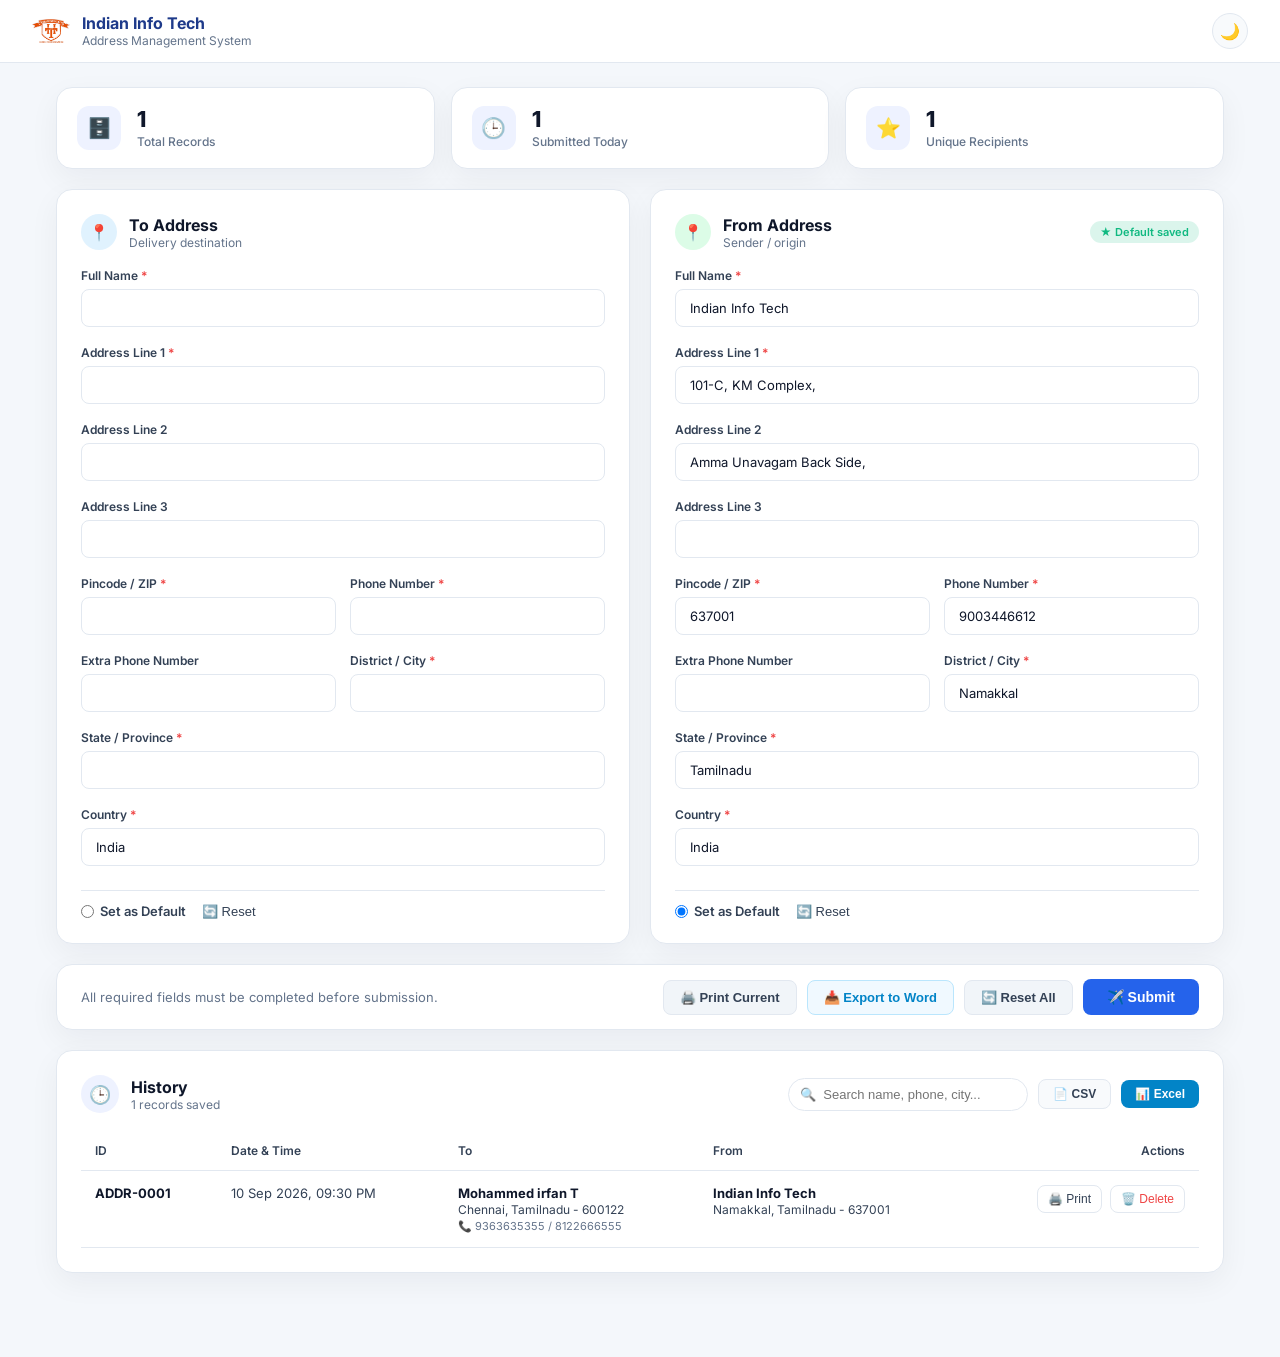
==== address.html @ 7b7d9706 "Enhance Address Management UI, landscape print label layout, and global theme system" ====
<!DOCTYPE html>
<html lang="en">
<head>
<meta charset="UTF-8">
<meta name="viewport" content="width=device-width, initial-scale=1.0">
<title>Indian Info Tech — Address Management System</title>
<meta name="description" content="Address Management System for Indian Info Tech. Courier & Shipping Label Generator.">
<link rel="preconnect" href="https://fonts.googleapis.com">
<link href="https://fonts.googleapis.com/css2?family=Inter:wght@300;400;500;600;700;800&display=swap" rel="stylesheet">
<style>
  :root {
    --bg: #091322;
    --surface: rgba(15, 27, 46, 0.75);
    --surface-secondary: #0d1b2e;
    --border: rgba(255, 255, 255, 0.1);
    --border-focus: #3b82f6;
    --text-primary: #f8fafc;
    --text-secondary: #cbd5e1;
    --text-muted: #64748b;
    --primary-blue: #3b82f6;
    --primary-blue-hover: #2563eb;
    --primary-btn: #2563eb;
    --primary-btn-hover: #1d4ed8;
    --green-badge-bg: rgba(16, 185, 129, 0.15);
    --green-badge-text: #10b981;
    --card-shadow: 0 16px 40px rgba(0, 0, 0, 0.35);
    --radius: 16px;
    --radius-sm: 8px;
  }

  /* Light mode override */
  body:not(.dark-mode) {
    --bg: #f4f7fb;
    --surface: #ffffff;
    --surface-secondary: #f8fafc;
    --border: #e2e8f0;
    --text-primary: #0f172a;
    --text-secondary: #334155;
    --text-muted: #64748b;
    --card-shadow: 0 10px 30px rgba(15, 23, 42, 0.05);
  }

  * { box-sizing: border-box; margin: 0; padding: 0; }

  body {
    font-family: 'Inter', -apple-system, BlinkMacSystemFont, sans-serif;
    background-color: var(--bg);
    color: var(--text-primary);
    min-height: 100vh;
    padding-bottom: 60px;
  }

  /* Header Navbar */
  .navbar {
    background: var(--surface);
    border-bottom: 1px solid var(--border);
    padding: 12px 32px;
    display: flex;
    align-items: center;
    justify-content: space-between;
    position: sticky;
    top: 0;
    z-index: 100;
  }

  .nav-brand {
    display: flex;
    align-items: center;
    gap: 12px;
    text-decoration: none;
  }

  .nav-logo {
    width: 38px;
    height: 38px;
    object-fit: contain;
  }

  .nav-title {
    font-size: 16px;
    font-weight: 700;
    color: #1e3a8a;
    line-height: 1.2;
  }
  body.dark-mode .nav-title { color: #60a5fa; }

  .nav-subtitle {
    font-size: 12px;
    color: var(--text-muted);
    font-weight: 400;
  }

  .theme-toggle-btn {
    background: var(--surface-secondary);
    border: 1px solid var(--border);
    width: 36px;
    height: 36px;
    border-radius: 50%;
    display: flex;
    align-items: center;
    justify-content: center;
    cursor: pointer;
    color: var(--text-secondary);
    font-size: 16px;
    transition: all 0.2s;
  }
  .theme-toggle-btn:hover { background: var(--border); }

  /* Page Layout Container */
  .main-container {
    max-width: 1200px;
    margin: 24px auto;
    padding: 0 16px;
    display: flex;
    flex-direction: column;
    gap: 20px;
  }

  /* Metric Stat Cards */
  .metrics-grid {
    display: grid;
    grid-template-columns: repeat(3, 1fr);
    gap: 16px;
  }

  .metric-card {
    background: var(--surface);
    border: 1px solid var(--border);
    border-radius: var(--radius);
    padding: 18px 20px;
    display: flex;
    align-items: center;
    gap: 16px;
    box-shadow: var(--card-shadow);
  }

  .metric-icon-box {
    width: 44px;
    height: 44px;
    border-radius: 12px;
    background: #eef2ff;
    color: #3b82f6;
    display: flex;
    align-items: center;
    justify-content: center;
    font-size: 20px;
  }

  .metric-val {
    font-size: 22px;
    font-weight: 800;
    line-height: 1;
    color: var(--text-primary);
  }

  .metric-label {
    font-size: 12px;
    color: var(--text-muted);
    margin-top: 4px;
    font-weight: 500;
  }

  /* Two Column Forms Area */
  .forms-grid {
    display: grid;
    grid-template-columns: 1fr 1fr;
    gap: 20px;
  }

  .address-panel {
    background: var(--surface);
    border: 1px solid var(--border);
    border-radius: var(--radius);
    padding: 24px;
    box-shadow: var(--card-shadow);
    display: flex;
    flex-direction: column;
    gap: 18px;
  }

  .panel-header {
    display: flex;
    align-items: center;
    justify-content: space-between;
  }

  .panel-header-left {
    display: flex;
    align-items: center;
    gap: 12px;
  }

  .panel-icon {
    width: 36px;
    height: 36px;
    border-radius: 50%;
    display: flex;
    align-items: center;
    justify-content: center;
    font-size: 16px;
  }
  .to-icon { background: #e0f2fe; color: #0284c7; }
  .from-icon { background: #dcfce7; color: #15803d; }

  .panel-title {
    font-size: 16px;
    font-weight: 700;
    color: var(--text-primary);
  }

  .panel-sub {
    font-size: 12px;
    color: var(--text-muted);
  }

  .default-saved-badge {
    background: var(--green-badge-bg);
    color: var(--green-badge-text);
    padding: 4px 10px;
    border-radius: 999px;
    font-size: 11px;
    font-weight: 600;
    display: flex;
    align-items: center;
    gap: 4px;
  }

  /* Input Elements */
  .field-group {
    display: flex;
    flex-direction: column;
    gap: 6px;
  }

  .field-row {
    display: grid;
    grid-template-columns: 1fr 1fr;
    gap: 14px;
  }

  .field-label {
    font-size: 12px;
    font-weight: 600;
    color: var(--text-secondary);
  }
  .required-star { color: #ef4444; }

  .custom-input {
    width: 100%;
    padding: 10px 14px;
    border: 1px solid var(--border);
    border-radius: var(--radius-sm);
    background: var(--surface);
    color: var(--text-primary);
    font-family: inherit;
    font-size: 13px;
    outline: none;
    transition: border-color 0.2s, box-shadow 0.2s;
  }

  .custom-input:focus {
    border-color: var(--border-focus);
    box-shadow: 0 0 0 3px rgba(59, 130, 246, 0.15);
  }

  .panel-footer-actions {
    display: flex;
    align-items: center;
    gap: 16px;
    padding-top: 12px;
    border-top: 1px solid var(--border);
    margin-top: 6px;
  }

  .radio-option {
    display: flex;
    align-items: center;
    gap: 6px;
    font-size: 13px;
    font-weight: 600;
    color: var(--text-secondary);
    cursor: pointer;
  }

  .reset-link {
    display: flex;
    align-items: center;
    gap: 4px;
    font-size: 13px;
    color: var(--text-secondary);
    background: none;
    border: none;
    cursor: pointer;
    font-weight: 500;
  }
  .reset-link:hover { color: var(--text-primary); }

  /* Submit & Action Bar */
  .action-bar-card {
    background: var(--surface);
    border: 1px solid var(--border);
    border-radius: var(--radius);
    padding: 14px 24px;
    display: flex;
    align-items: center;
    justify-content: space-between;
    box-shadow: var(--card-shadow);
  }

  .action-bar-note {
    font-size: 13px;
    color: var(--text-muted);
  }

  .action-bar-btns {
    display: flex;
    align-items: center;
    gap: 10px;
  }

  .btn-outline {
    background: #f1f5f9;
    border: 1px solid var(--border);
    color: #334155;
    padding: 9px 16px;
    border-radius: var(--radius-sm);
    font-size: 13px;
    font-weight: 600;
    cursor: pointer;
    display: flex;
    align-items: center;
    gap: 6px;
    transition: background 0.2s;
  }
  body.dark-mode .btn-outline { background: #334155; color: #f8fafc; }
  .btn-outline:hover { background: #e2e8f0; }

  .btn-outline-blue {
    background: #f0f9ff;
    border: 1px solid #bae6fd;
    color: #0284c7;
    padding: 9px 16px;
    border-radius: var(--radius-sm);
    font-size: 13px;
    font-weight: 600;
    cursor: pointer;
    display: flex;
    align-items: center;
    gap: 6px;
  }
  .btn-outline-blue:hover { background: #e0f2fe; }

  .btn-submit-main {
    background: var(--primary-btn);
    color: #ffffff;
    border: none;
    padding: 10px 24px;
    border-radius: var(--radius-sm);
    font-size: 14px;
    font-weight: 600;
    cursor: pointer;
    display: flex;
    align-items: center;
    gap: 8px;
    transition: background 0.2s;
  }
  .btn-submit-main:hover { background: var(--primary-btn-hover); }

  /* History Table Section */
  .history-section {
    background: var(--surface);
    border: 1px solid var(--border);
    border-radius: var(--radius);
    padding: 24px;
    box-shadow: var(--card-shadow);
  }

  .history-header {
    display: flex;
    align-items: center;
    justify-content: space-between;
    margin-bottom: 18px;
    flex-wrap: wrap;
    gap: 12px;
  }

  .history-title-wrap {
    display: flex;
    align-items: center;
    gap: 12px;
  }

  .history-icon-box {
    width: 38px;
    height: 38px;
    border-radius: 50%;
    background: #eef2ff;
    color: #3b82f6;
    display: flex;
    align-items: center;
    justify-content: center;
    font-size: 18px;
  }

  .history-title {
    font-size: 16px;
    font-weight: 700;
  }

  .history-count-sub {
    font-size: 12px;
    color: var(--text-muted);
  }

  .history-controls {
    display: flex;
    align-items: center;
    gap: 10px;
  }

  .search-input-wrap {
    position: relative;
    width: 240px;
  }

  .search-input-wrap input {
    width: 100%;
    padding: 8px 12px 8px 34px;
    border: 1px solid var(--border);
    border-radius: 999px;
    font-size: 13px;
    background: var(--surface);
    color: var(--text-primary);
    outline: none;
  }

  .search-input-wrap .search-icon {
    position: absolute;
    left: 12px;
    top: 50%;
    transform: translateY(-50%);
    color: var(--text-muted);
    font-size: 13px;
  }

  .btn-export {
    padding: 7px 14px;
    border-radius: var(--radius-sm);
    font-size: 12px;
    font-weight: 600;
    cursor: pointer;
    display: flex;
    align-items: center;
    gap: 4px;
    border: 1px solid var(--border);
    background: var(--surface-secondary);
    color: var(--text-secondary);
  }
  .btn-export-excel { background: #0284c7; color: white; border: none; }

  /* Data Table */
  .table-responsive {
    width: 100%;
    overflow-x: auto;
  }

  .data-table {
    width: 100%;
    border-collapse: collapse;
    text-align: left;
    font-size: 13px;
  }

  .data-table th {
    padding: 12px 14px;
    border-bottom: 1px solid var(--border);
    color: var(--text-secondary);
    font-weight: 600;
    font-size: 12px;
  }

  .data-table td {
    padding: 14px;
    border-bottom: 1px solid var(--border);
    color: var(--text-primary);
    vertical-align: top;
  }

  .data-table tr:hover td {
    background: var(--surface-secondary);
  }

  .table-actions {
    display: flex;
    align-items: center;
    gap: 8px;
  }

  .btn-icon-action {
    background: transparent;
    border: 1px solid var(--border);
    padding: 6px 10px;
    border-radius: var(--radius-sm);
    cursor: pointer;
    font-size: 12px;
    color: var(--text-secondary);
    display: flex;
    align-items: center;
    gap: 4px;
  }
  .btn-icon-action:hover { background: var(--border); }

  /* ── PRINT VIEW AREA ── */
  .print-view-overlay {
    display: none;
    position: fixed;
    top: 0; left: 0; width: 100vw; height: 100vh;
    background: #f1f5f9;
    z-index: 1000;
    flex-direction: column;
    overflow-y: auto;
  }

  .print-view-header {
    background: #ffffff;
    border-bottom: 1px solid #e2e8f0;
    padding: 12px 24px;
    display: flex;
    align-items: center;
    justify-content: space-between;
    gap: 16px;
    flex-wrap: wrap;
    position: sticky;
    top: 0;
    z-index: 10;
  }

  .print-controls {
    display: flex;
    align-items: center;
    gap: 12px;
    flex-wrap: wrap;
  }

  .control-select, .control-input {
    padding: 6px 10px;
    border: 1px solid #cbd5e1;
    border-radius: 6px;
    font-size: 13px;
    outline: none;
  }

  .print-notice {
    font-size: 12px;
    color: #64748b;
    padding: 8px 24px;
  }

  .print-canvas-area {
    flex: 1;
    display: flex;
    justify-content: center;
    align-items: flex-start;
    padding: 24px;
  }

  /* Printable Box - Dynamic Content-Focused Fit */
  .shipping-label-card {
    background: #ffffff;
    border: 2px solid #000000;
    border-radius: 12px;
    width: fit-content;
    min-width: 360px;
    max-width: 440px;
    padding: 24px 28px;
    box-shadow: 0 4px 12px rgba(0,0,0,0.05);
    display: flex;
    flex-direction: column;
    justify-content: flex-start;
    gap: 20px;
    color: #000000;
    font-family: Arial, sans-serif;
  }

  /* Side-by-Side Landscape View for TO / FROM addresses */
  .shipping-label-card.layout-landscape {
    max-width: 820px !important;
    width: fit-content !important;
    min-height: auto !important;
    flex-direction: row !important;
    align-items: flex-start !important;
    gap: 36px !important;
    padding: 28px 36px !important;
  }

  .shipping-label-card.layout-landscape .label-section {
    flex: 1;
    display: flex;
    flex-direction: column;
    justify-content: flex-start;
  }

  .shipping-label-card.layout-landscape .label-divider {
    border-top: none !important;
    border-left: 2px dashed #000000 !important;
    margin: 0 !important;
    width: 1px !important;
    align-self: stretch !important;
  }

  .label-section {
    display: flex;
    flex-direction: column;
    gap: 6px;
  }

  .label-header-tag {
    font-size: 16px;
    font-weight: 800;
    text-transform: uppercase;
    margin-bottom: 2px;
    letter-spacing: 0.5px;
  }

  .label-person-name {
    font-size: 17px;
    font-weight: 700;
    color: #000000;
  }

  .label-text {
    font-size: 14px;
    line-height: 1.45;
    color: #111111;
  }

  .label-divider {
    border-top: 2px dashed #000000;
    margin: 14px 0;
  }

  /* Toast Notification */
  .toast-msg {
    position: fixed;
    bottom: 24px;
    right: 24px;
    background: #0f172a;
    color: #ffffff;
    padding: 12px 20px;
    border-radius: 8px;
    font-size: 13px;
    font-weight: 500;
    box-shadow: 0 10px 25px rgba(0,0,0,0.2);
    z-index: 9999;
    display: none;
  }

  @media print {
    body * { visibility: hidden; }
    .print-view-overlay, .print-view-overlay * { visibility: visible; }
    .print-view-overlay { position: absolute; left: 0; top: 0; width: 100%; height: auto; background: none; }
    .print-view-header, .print-notice { display: none !important; }
    .shipping-label-card { box-shadow: none; border-color: #000000; }
  }
</style>
</head>
<body>

<!-- ── HEADER NAVBAR ── -->
<header class="navbar">
  <a href="admin.html" class="nav-brand">
    <img src="logo.png" alt="Logo" class="nav-logo" onerror="this.style.display='none'">
    <div>
      <div class="nav-title">Indian Info Tech</div>
      <div class="nav-subtitle">Address Management System</div>
    </div>
  </a>

  <button class="theme-toggle-btn" id="themeBtn" onclick="toggleTheme()" title="Toggle Dark/Light Mode">🌙</button>
</header>

<!-- ── MAIN CONTENT AREA ── -->
<main class="main-container" id="mainDashboard">

  <!-- Metric Stat Cards -->
  <section class="metrics-grid">
    <div class="metric-card">
      <div class="metric-icon-box">🗄️</div>
      <div>
        <div class="metric-val" id="totalRecordsVal">0</div>
        <div class="metric-label">Total Records</div>
      </div>
    </div>

    <div class="metric-card">
      <div class="metric-icon-box">🕒</div>
      <div>
        <div class="metric-val" id="submittedTodayVal">0</div>
        <div class="metric-label">Submitted Today</div>
      </div>
    </div>

    <div class="metric-card">
      <div class="metric-icon-box">⭐</div>
      <div>
        <div class="metric-val" id="uniqueRecipientsVal">0</div>
        <div class="metric-label">Unique Recipients</div>
      </div>
    </div>
  </section>

  <!-- Two Column Address Forms -->
  <section class="forms-grid">
    
    <!-- LEFT: TO ADDRESS -->
    <div class="address-panel">
      <div class="panel-header">
        <div class="panel-header-left">
          <div class="panel-icon to-icon">📍</div>
          <div>
            <div class="panel-title">To Address</div>
            <div class="panel-sub">Delivery destination</div>
          </div>
        </div>
      </div>

      <div class="field-group">
        <label class="field-label">Full Name <span class="required-star">*</span></label>
        <input type="text" id="toName" class="custom-input" placeholder="">
      </div>

      <div class="field-group">
        <label class="field-label">Address Line 1 <span class="required-star">*</span></label>
        <input type="text" id="toLine1" class="custom-input" placeholder="">
      </div>

      <div class="field-group">
        <label class="field-label">Address Line 2</label>
        <input type="text" id="toLine2" class="custom-input" placeholder="">
      </div>

      <div class="field-group">
        <label class="field-label">Address Line 3</label>
        <input type="text" id="toLine3" class="custom-input" placeholder="">
      </div>

      <div class="field-row">
        <div class="field-group">
          <label class="field-label">Pincode / ZIP <span class="required-star">*</span></label>
          <input type="text" id="toPincode" class="custom-input" placeholder="">
        </div>
        <div class="field-group">
          <label class="field-label">Phone Number <span class="required-star">*</span></label>
          <input type="text" id="toPhone" class="custom-input" placeholder="">
        </div>
      </div>

      <div class="field-row">
        <div class="field-group">
          <label class="field-label">Extra Phone Number</label>
          <input type="text" id="toExtraPhone" class="custom-input" placeholder="">
        </div>
        <div class="field-group">
          <label class="field-label">District / City <span class="required-star">*</span></label>
          <input type="text" id="toCity" class="custom-input" placeholder="">
        </div>
      </div>

      <div class="field-group">
        <label class="field-label">State / Province <span class="required-star">*</span></label>
        <input type="text" id="toState" class="custom-input" placeholder="">
      </div>

      <div class="field-group">
        <label class="field-label">Country <span class="required-star">*</span></label>
        <input type="text" id="toCountry" class="custom-input" value="India">
      </div>

      <div class="panel-footer-actions">
        <label class="radio-option">
          <input type="radio" name="toDefault" id="toSetDefault"> Set as Default
        </label>
        <button class="reset-link" onclick="resetToForm()">🔄 Reset</button>
      </div>
    </div>

    <!-- RIGHT: FROM ADDRESS -->
    <div class="address-panel">
      <div class="panel-header">
        <div class="panel-header-left">
          <div class="panel-icon from-icon">📍</div>
          <div>
            <div class="panel-title">From Address</div>
            <div class="panel-sub">Sender / origin</div>
          </div>
        </div>
        <span class="default-saved-badge">★ Default saved</span>
      </div>

      <div class="field-group">
        <label class="field-label">Full Name <span class="required-star">*</span></label>
        <input type="text" id="fromName" class="custom-input" value="Indian Info Tech">
      </div>

      <div class="field-group">
        <label class="field-label">Address Line 1 <span class="required-star">*</span></label>
        <input type="text" id="fromLine1" class="custom-input" value="101-C, KM Complex,">
      </div>

      <div class="field-group">
        <label class="field-label">Address Line 2</label>
        <input type="text" id="fromLine2" class="custom-input" value="Amma Unavagam Back Side,">
      </div>

      <div class="field-group">
        <label class="field-label">Address Line 3</label>
        <input type="text" id="fromLine3" class="custom-input" placeholder="">
      </div>

      <div class="field-row">
        <div class="field-group">
          <label class="field-label">Pincode / ZIP <span class="required-star">*</span></label>
          <input type="text" id="fromPincode" class="custom-input" value="637001">
        </div>
        <div class="field-group">
          <label class="field-label">Phone Number <span class="required-star">*</span></label>
          <input type="text" id="fromPhone" class="custom-input" value="9003446612">
        </div>
      </div>

      <div class="field-row">
        <div class="field-group">
          <label class="field-label">Extra Phone Number</label>
          <input type="text" id="fromExtraPhone" class="custom-input" placeholder="">
        </div>
        <div class="field-group">
          <label class="field-label">District / City <span class="required-star">*</span></label>
          <input type="text" id="fromCity" class="custom-input" value="Namakkal">
        </div>
      </div>

      <div class="field-group">
        <label class="field-label">State / Province <span class="required-star">*</span></label>
        <input type="text" id="fromState" class="custom-input" value="Tamilnadu">
      </div>

      <div class="field-group">
        <label class="field-label">Country <span class="required-star">*</span></label>
        <input type="text" id="fromCountry" class="custom-input" value="India">
      </div>

      <div class="panel-footer-actions">
        <label class="radio-option">
          <input type="radio" name="fromDefault" id="fromSetDefault" checked> Set as Default
        </label>
        <button class="reset-link" onclick="resetFromForm()">🔄 Reset</button>
      </div>
    </div>

  </section>

  <!-- Action Bar -->
  <section class="action-bar-card">
    <div class="action-bar-note">All required fields must be completed before submission.</div>

    <div class="action-bar-btns">
      <button class="btn-outline" onclick="openPrintPreview()">🖨️ Print Current</button>
      <button class="btn-outline-blue" onclick="exportToWord()">📥 Export to Word</button>
      <button class="btn-outline" onclick="resetAllForms()">🔄 Reset All</button>
      <button class="btn-submit-main" onclick="submitAddressPair()">✈️ Submit</button>
    </div>
  </section>

  <!-- History Section -->
  <section class="history-section">
    <div class="history-header">
      <div class="history-title-wrap">
        <div class="history-icon-box">🕒</div>
        <div>
          <div class="history-title">History</div>
          <div class="history-count-sub"><span id="savedRecordsCount">0</span> records saved</div>
        </div>
      </div>

      <div class="history-controls">
        <div class="search-input-wrap">
          <span class="search-icon">🔍</span>
          <input type="text" id="tableSearch" placeholder="Search name, phone, city..." oninput="renderHistoryTable()">
        </div>

        <button class="btn-export" onclick="exportHistoryCSV()">📄 CSV</button>
        <button class="btn-export btn-export-excel" onclick="exportHistoryCSV()">📊 Excel</button>
      </div>
    </div>

    <div class="table-responsive">
      <table class="data-table">
        <thead>
          <tr>
            <th>ID</th>
            <th>Date & Time</th>
            <th>To</th>
            <th>From</th>
            <th style="text-align: right;">Actions</th>
          </tr>
        </thead>
        <tbody id="historyTbody">
          <!-- Populated via JS -->
        </tbody>
      </table>
    </div>
  </section>

</main>

<!-- ── PRINT PREVIEW OVERLAY (Screenshot 3 Layout) ── -->
<div class="print-view-overlay" id="printPreviewOverlay">
  <div class="print-view-header">
    <div class="print-controls">
      <select id="printPageSize" class="control-select" onchange="applyPrintStyles()">
        <option value="A5">A5 Size</option>
        <option value="A4">A4 Size</option>
      </select>

      <select id="printOrientation" class="control-select" onchange="applyPrintStyles()">
        <option value="portrait">Portrait</option>
        <option value="landscape">Landscape</option>
      </select>

      <label style="font-size:13px; color:#475569;">Print Language:</label>
      <select id="printLang" class="control-select">
        <option value="en">English (To / From)</option>
        <option value="ta">Tamil</option>
      </select>

      <label style="font-size:13px; color:#475569;">Border Width:</label>
      <input type="number" id="printBorderWidth" class="control-input" value="2" style="width: 50px;" onchange="applyPrintStyles()"> <span style="font-size:12px; color:#64748b;">px</span>

      <label style="font-size:13px; color:#475569;">Border Style:</label>
      <select id="printBorderStyle" class="control-select" onchange="applyPrintStyles()">
        <option value="solid">Solid</option>
        <option value="dashed">Dashed</option>
      </select>

      <label style="font-size:13px; color:#475569;">Font Size Adjust:</label>
      <input type="number" id="printFontSize" class="control-input" value="0" style="width: 50px;" onchange="applyPrintStyles()"> <span style="font-size:12px; color:#64748b;">px</span>
    </div>

    <div style="display: flex; gap: 8px;">
      <button class="btn-outline" onclick="closePrintPreview()">Back</button>
      <button class="btn-submit-main" onclick="window.print()">Print</button>
    </div>
  </div>

  <div class="print-notice">Click on any text below to edit it before printing.</div>

  <div class="print-canvas-area">
    <div class="shipping-label-card" id="printableCard" contenteditable="true">
      <!-- TO SECTION -->
      <div class="label-section">
        <div class="label-header-tag">TO:</div>
        <div class="label-person-name" id="printToName">Mohammed irfan T</div>
        <div class="label-text" id="printToAddress">
          No 27 veera anjaneyar street Mangadu<br>
          Chennai, Tamilnadu
        </div>
        <div class="label-text" id="printToPin">PIN: 600122</div>
        <div class="label-text" id="printToCountry">India</div>
        <div class="label-text" id="printToPhone" style="margin-top: 6px;">Phone: 9363635355 / 8122666555</div>
      </div>

      <!-- DASHED SEPARATOR -->
      <div class="label-divider"></div>

      <!-- FROM SECTION -->
      <div class="label-section">
        <div class="label-header-tag">FROM:</div>
        <div class="label-person-name" id="printFromName">Indian Info Tech</div>
        <div class="label-text" id="printFromAddress">
          101-C, KM Complex,<br>
          Amma Unavagam Back Side,<br>
          Namakkal, Tamilnadu
        </div>
        <div class="label-text" id="printFromPin">PIN: 637001</div>
        <div class="label-text" id="printFromCountry">India</div>
        <div class="label-text" id="printFromPhone" style="margin-top: 6px;">Phone: 9003446612</div>
      </div>
    </div>
  </div>
</div>

<!-- TOAST -->
<div class="toast-msg" id="toastMsg">Action completed</div>

<script>
  let historyRecords = [];

  document.addEventListener('DOMContentLoaded', () => {
    loadSavedHistory();
  });

  function toggleTheme() {
    document.body.classList.toggle('dark-mode');
    const isDark = document.body.classList.contains('dark-mode');
    document.getElementById('themeBtn').textContent = isDark ? '☀️' : '🌙';
  }

  function resetToForm() {
    document.getElementById('toName').value = '';
    document.getElementById('toLine1').value = '';
    document.getElementById('toLine2').value = '';
    document.getElementById('toLine3').value = '';
    document.getElementById('toPincode').value = '';
    document.getElementById('toPhone').value = '';
    document.getElementById('toExtraPhone').value = '';
    document.getElementById('toCity').value = '';
    document.getElementById('toState').value = '';
    document.getElementById('toCountry').value = 'India';
    showToast('To Address form reset.');
  }

  function resetFromForm() {
    document.getElementById('fromName').value = 'Indian Info Tech';
    document.getElementById('fromLine1').value = '101-C, KM Complex,';
    document.getElementById('fromLine2').value = 'Amma Unavagam Back Side,';
    document.getElementById('fromLine3').value = '';
    document.getElementById('fromPincode').value = '637001';
    document.getElementById('fromPhone').value = '9003446612';
    document.getElementById('fromExtraPhone').value = '';
    document.getElementById('fromCity').value = 'Namakkal';
    document.getElementById('fromState').value = 'Tamilnadu';
    document.getElementById('fromCountry').value = 'India';
    showToast('From Address form reset to default.');
  }

  function resetAllForms() {
    resetToForm();
    resetFromForm();
  }

  function submitAddressPair() {
    const toName = document.getElementById('toName').value.trim();
    const toLine1 = document.getElementById('toLine1').value.trim();
    const toCity = document.getElementById('toCity').value.trim();
    const toPincode = document.getElementById('toPincode').value.trim();
    const toPhone = document.getElementById('toPhone').value.trim();

    if (!toName || !toLine1 || !toCity || !toPincode || !toPhone) {
      alert('Please fill all required (*) fields in the To Address section before submitting.');
      return;
    }

    const newRecord = {
      id: 'ADDR-' + String(historyRecords.length + 1).padStart(4, '0'),
      dateTime: new Date().toLocaleString('en-IN', { dateStyle: 'medium', timeStyle: 'short' }),
      to: {
        name: toName,
        line1: toLine1,
        line2: document.getElementById('toLine2').value.trim(),
        line3: document.getElementById('toLine3').value.trim(),
        pincode: toPincode,
        phone: toPhone,
        extraPhone: document.getElementById('toExtraPhone').value.trim(),
        city: toCity,
        state: document.getElementById('toState').value.trim(),
        country: document.getElementById('toCountry').value.trim()
      },
      from: {
        name: document.getElementById('fromName').value.trim(),
        line1: document.getElementById('fromLine1').value.trim(),
        line2: document.getElementById('fromLine2').value.trim(),
        line3: document.getElementById('fromLine3').value.trim(),
        pincode: document.getElementById('fromPincode').value.trim(),
        phone: document.getElementById('fromPhone').value.trim(),
        extraPhone: document.getElementById('fromExtraPhone').value.trim(),
        city: document.getElementById('fromCity').value.trim(),
        state: document.getElementById('fromState').value.trim(),
        country: document.getElementById('fromCountry').value.trim()
      }
    };

    historyRecords.unshift(newRecord);
    saveHistoryToStorage();
    renderHistoryTable();
    updateMetrics();
    showToast('Address record saved successfully!');

    // Automatically trigger Print Preview with submitted data
    populatePrintData(newRecord);
    openPrintPreview();
  }

  function loadSavedHistory() {
    const local = localStorage.getItem('iit_address_history');
    if (local) {
      try { historyRecords = JSON.parse(local); } catch(e) { historyRecords = []; }
    }
    
    // Default mock data matching image 1 & 3 if empty
    if (historyRecords.length === 0) {
      historyRecords = [
        {
          id: 'ADDR-0001',
          dateTime: '10 Sep 2026, 09:30 PM',
          to: {
            name: 'Mohammed irfan T',
            line1: 'No 27 veera anjaneyar street',
            line2: 'Mangadu',
            line3: '',
            pincode: '600122',
            phone: '9363635355',
            extraPhone: '8122666555',
            city: 'Chennai',
            state: 'Tamilnadu',
            country: 'India'
          },
          from: {
            name: 'Indian Info Tech',
            line1: '101-C, KM Complex,',
            line2: 'Amma Unavagam Back Side,',
            line3: '',
            pincode: '637001',
            phone: '9003446612',
            extraPhone: '',
            city: 'Namakkal',
            state: 'Tamilnadu',
            country: 'India'
          }
        }
      ];
    }

    renderHistoryTable();
    updateMetrics();
  }

  function saveHistoryToStorage() {
    localStorage.setItem('iit_address_history', JSON.stringify(historyRecords));
  }

  function updateMetrics() {
    document.getElementById('totalRecordsVal').textContent = historyRecords.length;
    document.getElementById('submittedTodayVal').textContent = historyRecords.length > 0 ? 1 : 0;
    
    const uniqueRecipients = new Set(historyRecords.map(r => r.to.name.toLowerCase()));
    document.getElementById('uniqueRecipientsVal').textContent = uniqueRecipients.size;
    document.getElementById('savedRecordsCount').textContent = historyRecords.length;
  }

  function renderHistoryTable() {
    const query = document.getElementById('tableSearch').value.toLowerCase().trim();
    const tbody = document.getElementById('historyTbody');

    const filtered = historyRecords.filter(r => {
      return !query || 
        r.id.toLowerCase().includes(query) ||
        r.to.name.toLowerCase().includes(query) ||
        r.to.city.toLowerCase().includes(query) ||
        r.to.phone.includes(query) ||
        r.from.name.toLowerCase().includes(query);
    });

    if (filtered.length === 0) {
      tbody.innerHTML = `<tr><td colspan="5" style="text-align:center; padding: 24px; color: var(--text-muted);">No saved address records found</td></tr>`;
      return;
    }

    tbody.innerHTML = filtered.map(r => `
      <tr>
        <td><strong>${r.id}</strong></td>
        <td style="color: var(--text-secondary);">${r.dateTime}</td>
        <td>
          <strong>${escapeHtml(r.to.name)}</strong><br>
          <span style="color: var(--text-secondary); font-size:12px;">${escapeHtml(r.to.city)}, ${escapeHtml(r.to.state)} - ${r.to.pincode}</span><br>
          <span style="color: var(--text-muted); font-size:11px;">📞 ${r.to.phone} ${r.to.extraPhone ? '/ ' + r.to.extraPhone : ''}</span>
        </td>
        <td>
          <strong>${escapeHtml(r.from.name)}</strong><br>
          <span style="color: var(--text-secondary); font-size:12px;">${escapeHtml(r.from.city)}, ${escapeHtml(r.from.state)} - ${r.from.pincode}</span>
        </td>
        <td style="text-align: right;">
          <div class="table-actions" style="justify-content: flex-end;">
            <button class="btn-icon-action" onclick="printHistoryRecord('${r.id}')">🖨️ Print</button>
            <button class="btn-icon-action" onclick="deleteHistoryRecord('${r.id}')" style="color: #ef4444;">🗑️ Delete</button>
          </div>
        </td>
      </tr>
    `).join('');
  }

  function deleteHistoryRecord(id) {
    if (!confirm('Are you sure you want to delete this record?')) return;
    historyRecords = historyRecords.filter(r => r.id !== id);
    saveHistoryToStorage();
    renderHistoryTable();
    updateMetrics();
    showToast('Record deleted.');
  }

  function printHistoryRecord(id) {
    const record = historyRecords.find(r => r.id === id);
    if (!record) return;
    populatePrintData(record);
    openPrintPreview();
  }

  function populatePrintData(record) {
    document.getElementById('printToName').textContent = record.to.name;
    document.getElementById('printToAddress').innerHTML = `${escapeHtml(record.to.line1)} ${escapeHtml(record.to.line2)} ${escapeHtml(record.to.line3)}<br>${escapeHtml(record.to.city)}, ${escapeHtml(record.to.state)}`;
    document.getElementById('printToPin').textContent = `PIN: ${record.to.pincode}`;
    document.getElementById('printToCountry').textContent = record.to.country || 'India';
    
    let toPhoneStr = `Phone: ${record.to.phone}`;
    if (record.to.extraPhone) toPhoneStr += ` / ${record.to.extraPhone}`;
    document.getElementById('printToPhone').textContent = toPhoneStr;

    document.getElementById('printFromName').textContent = record.from.name;
    document.getElementById('printFromAddress').innerHTML = `${escapeHtml(record.from.line1)}<br>${escapeHtml(record.from.line2)}<br>${escapeHtml(record.from.city)}, ${escapeHtml(record.from.state)}`;
    document.getElementById('printFromPin').textContent = `PIN: ${record.from.pincode}`;
    document.getElementById('printFromCountry').textContent = record.from.country || 'India';
    document.getElementById('printFromPhone').textContent = `Phone: ${record.from.phone}`;
  }

  function openPrintPreview() {
    // If opening manually from current inputs
    if (!document.getElementById('printToName').textContent) {
      const currentToName = document.getElementById('toName').value || 'Mohammed irfan T';
      document.getElementById('printToName').textContent = currentToName;
      document.getElementById('printToAddress').innerHTML = `${document.getElementById('toLine1').value || 'No 27 veera anjaneyar street Mangadu'}<br>${document.getElementById('toCity').value || 'Chennai'}, ${document.getElementById('toState').value || 'Tamilnadu'}`;
      document.getElementById('printToPin').textContent = `PIN: ${document.getElementById('toPincode').value || '600122'}`;
      document.getElementById('printToCountry').textContent = document.getElementById('toCountry').value || 'India';
      document.getElementById('printToPhone').textContent = `Phone: ${document.getElementById('toPhone').value || '9363635355'}`;
    }

    applyPrintStyles();
    document.getElementById('printPreviewOverlay').style.display = 'flex';
  }

  function closePrintPreview() {
    document.getElementById('printPreviewOverlay').style.display = 'none';
  }

  function applyPrintStyles() {
    const card = document.getElementById('printableCard');
    const width = document.getElementById('printBorderWidth').value || 2;
    const style = document.getElementById('printBorderStyle').value || 'solid';
    const fontAdjust = parseInt(document.getElementById('printFontSize').value || 0, 10);
    const orientation = document.getElementById('printOrientation').value || 'portrait';
    const pageSize = document.getElementById('printPageSize').value || 'A5';

    card.style.border = `${width}px ${style} #000000`;
    card.style.fontSize = `${14 + fontAdjust}px`;

    // Toggle TO & FROM view orientation layout
    if (orientation === 'landscape') {
      card.classList.add('layout-landscape');
    } else {
      card.classList.remove('layout-landscape');
    }

    // Update dynamic @page CSS rule for browser printing
    let dynamicPrintStyleTag = document.getElementById('dynamicPrintStyle');
    if (!dynamicPrintStyleTag) {
      dynamicPrintStyleTag = document.createElement('style');
      dynamicPrintStyleTag.id = 'dynamicPrintStyle';
      document.head.appendChild(dynamicPrintStyleTag);
    }
    dynamicPrintStyleTag.innerHTML = `
      @page {
        size: ${pageSize} ${orientation};
        margin: 10mm;
      }
    `;
  }

  function exportToWord() {
    const cardHtml = document.getElementById('printableCard').outerHTML;
    const blob = new Blob(['\ufeff' + cardHtml], { type: 'application/msword' });
    const url = URL.createObjectURL(blob);
    const a = document.createElement('a');
    a.href = url;
    a.download = `Address_Label_${Date.now()}.doc`;
    document.body.appendChild(a);
    a.click();
    document.body.removeChild(a);
    showToast('Exported to Word document.');
  }

  function exportHistoryCSV() {
    if (!historyRecords.length) {
      showToast('No records to export.');
      return;
    }
    const headers = ['ID', 'DateTime', 'To_Name', 'To_City', 'To_Pincode', 'To_Phone', 'From_Name', 'From_City', 'From_Phone'];
    const rows = historyRecords.map(r => [
      r.id, r.dateTime, r.to.name, r.to.city, r.to.pincode, r.to.phone, r.from.name, r.from.city, r.from.phone
    ].map(v => `"${(v || '').replace(/"/g, '""')}"`));

    const csvContent = 'data:text/csv;charset=utf-8,' + [headers.join(','), ...rows.map(e => e.join(','))].join('\n');
    const encoded = encodeURI(csvContent);
    const link = document.createElement('a');
    link.href = encoded;
    link.download = `Address_History_${Date.now()}.csv`;
    document.body.appendChild(link);
    link.click();
    document.body.removeChild(link);
    showToast('Exported history to CSV/Excel.');
  }

  function escapeHtml(str) {
    return (str || '').toString().replace(/&/g, '&amp;').replace(/</g, '&lt;').replace(/>/g, '&gt;');
  }

  function showToast(msg) {
    const toast = document.getElementById('toastMsg');
    toast.textContent = msg;
    toast.style.display = 'block';
    setTimeout(() => { toast.style.display = 'none'; }, 3000);
  }
</script>
</body>
</html>
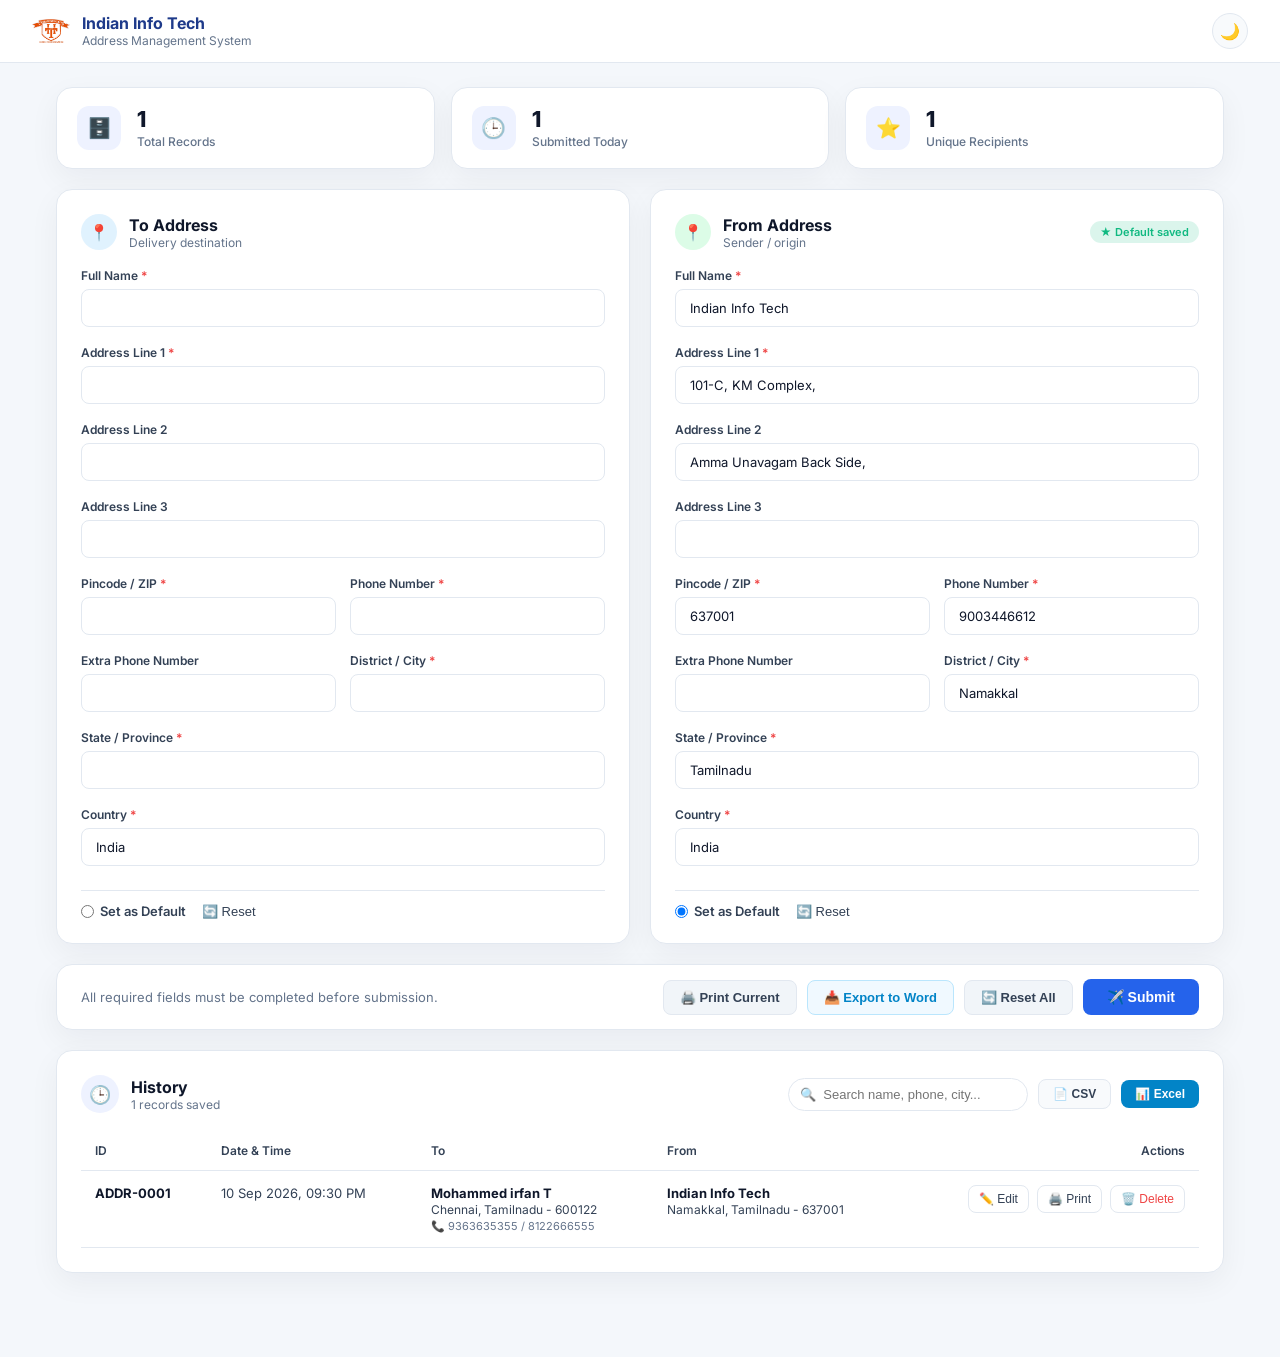
==== commit c8e0441d: "Add Edit option for saved address history records in Address Management" ====
--- a/address.html
+++ b/address.html
@@ -934,7 +934,7 @@
       </select>
 
       <label style="font-size:13px; color:#475569;">Border Width:</label>
-      <input type="number" id="printBorderWidth" class="control-input" value="2" style="width: 50px;" onchange="applyPrintStyles()"> <span style="font-size:12px; color:#64748b;">px</span>
+      <input type="number" id="printBorderWidth" class="control-input" value="2" style="width: 50px;" onchange="applyPrintStyles()" oninput="applyPrintStyles()"> <span style="font-size:12px; color:#64748b;">px</span>
 
       <label style="font-size:13px; color:#475569;">Border Style:</label>
       <select id="printBorderStyle" class="control-select" onchange="applyPrintStyles()">
@@ -943,7 +943,7 @@
       </select>
 
       <label style="font-size:13px; color:#475569;">Font Size Adjust:</label>
-      <input type="number" id="printFontSize" class="control-input" value="0" style="width: 50px;" onchange="applyPrintStyles()"> <span style="font-size:12px; color:#64748b;">px</span>
+      <input type="number" id="printFontSize" class="control-input" value="0" style="width: 55px;" onchange="applyPrintStyles()" oninput="applyPrintStyles()" onkeyup="applyPrintStyles()"> <span style="font-size:12px; color:#64748b;">px</span>
     </div>
 
     <div style="display: flex; gap: 8px;">
@@ -994,6 +994,7 @@
 
 <script>
   let historyRecords = [];
+  let editingRecordId = null;
 
   document.addEventListener('DOMContentLoaded', () => {
     loadSavedHistory();
@@ -1016,6 +1017,7 @@
     document.getElementById('toCity').value = '';
     document.getElementById('toState').value = '';
     document.getElementById('toCountry').value = 'India';
+    editingRecordId = null;
     showToast('To Address form reset.');
   }
 
@@ -1030,12 +1032,14 @@
     document.getElementById('fromCity').value = 'Namakkal';
     document.getElementById('fromState').value = 'Tamilnadu';
     document.getElementById('fromCountry').value = 'India';
+    editingRecordId = null;
     showToast('From Address form reset to default.');
   }
 
   function resetAllForms() {
     resetToForm();
     resetFromForm();
+    editingRecordId = null;
   }
 
   function submitAddressPair() {
@@ -1050,8 +1054,8 @@
       return;
     }
 
-    const newRecord = {
-      id: 'ADDR-' + String(historyRecords.length + 1).padStart(4, '0'),
+    const payload = {
+      id: editingRecordId ? editingRecordId : ('ADDR-' + String(historyRecords.length + 1).padStart(4, '0')),
       dateTime: new Date().toLocaleString('en-IN', { dateStyle: 'medium', timeStyle: 'short' }),
       to: {
         name: toName,
@@ -1079,14 +1083,26 @@
       }
     };
 
-    historyRecords.unshift(newRecord);
+    if (editingRecordId) {
+      const idx = historyRecords.findIndex(r => r.id === editingRecordId);
+      if (idx !== -1) {
+        historyRecords[idx] = payload;
+      } else {
+        historyRecords.unshift(payload);
+      }
+      showToast(`Record ${editingRecordId} updated successfully!`);
+      editingRecordId = null;
+    } else {
+      historyRecords.unshift(payload);
+      showToast('Address record saved successfully!');
+    }
+
     saveHistoryToStorage();
     renderHistoryTable();
     updateMetrics();
-    showToast('Address record saved successfully!');
-
-    // Automatically trigger Print Preview with submitted data
-    populatePrintData(newRecord);
+
+    // Automatically trigger Print Preview with submitted/edited data
+    populatePrintData(payload);
     openPrintPreview();
   }
 
@@ -1180,17 +1196,55 @@
         </td>
         <td style="text-align: right;">
           <div class="table-actions" style="justify-content: flex-end;">
-            <button class="btn-icon-action" onclick="printHistoryRecord('${r.id}')">🖨️ Print</button>
-            <button class="btn-icon-action" onclick="deleteHistoryRecord('${r.id}')" style="color: #ef4444;">🗑️ Delete</button>
+            <button class="btn-icon-action" onclick="editHistoryRecord('${r.id}')" title="Edit Address Entry">✏️ Edit</button>
+            <button class="btn-icon-action" onclick="printHistoryRecord('${r.id}')" title="Print Shipping Label">🖨️ Print</button>
+            <button class="btn-icon-action" onclick="deleteHistoryRecord('${r.id}')" style="color: #ef4444;" title="Delete Record">🗑️ Delete</button>
           </div>
         </td>
       </tr>
     `).join('');
   }
 
+  function editHistoryRecord(id) {
+    const record = historyRecords.find(r => r.id === id);
+    if (!record) return;
+
+    // Set active editing record ID
+    editingRecordId = record.id;
+
+    // Populate TO form fields
+    document.getElementById('toName').value = record.to.name || '';
+    document.getElementById('toLine1').value = record.to.line1 || '';
+    document.getElementById('toLine2').value = record.to.line2 || '';
+    document.getElementById('toLine3').value = record.to.line3 || '';
+    document.getElementById('toPincode').value = record.to.pincode || '';
+    document.getElementById('toPhone').value = record.to.phone || '';
+    document.getElementById('toExtraPhone').value = record.to.extraPhone || '';
+    document.getElementById('toCity').value = record.to.city || '';
+    document.getElementById('toState').value = record.to.state || '';
+    document.getElementById('toCountry').value = record.to.country || 'India';
+
+    // Populate FROM form fields
+    document.getElementById('fromName').value = record.from.name || '';
+    document.getElementById('fromLine1').value = record.from.line1 || '';
+    document.getElementById('fromLine2').value = record.from.line2 || '';
+    document.getElementById('fromLine3').value = record.from.line3 || '';
+    document.getElementById('fromPincode').value = record.from.pincode || '';
+    document.getElementById('fromPhone').value = record.from.phone || '';
+    document.getElementById('fromExtraPhone').value = record.from.extraPhone || '';
+    document.getElementById('fromCity').value = record.from.city || '';
+    document.getElementById('fromState').value = record.from.state || '';
+    document.getElementById('fromCountry').value = record.from.country || 'India';
+
+    // Scroll smoothly to form section
+    document.querySelector('.forms-grid').scrollIntoView({ behavior: 'smooth' });
+    showToast(`Loaded ${record.id} for editing. Modify fields and click Submit to update.`);
+  }
+
   function deleteHistoryRecord(id) {
     if (!confirm('Are you sure you want to delete this record?')) return;
     historyRecords = historyRecords.filter(r => r.id !== id);
+    if (editingRecordId === id) editingRecordId = null;
     saveHistoryToStorage();
     renderHistoryTable();
     updateMetrics();
@@ -1242,6 +1296,8 @@
 
   function applyPrintStyles() {
     const card = document.getElementById('printableCard');
+    if (!card) return;
+
     const width = document.getElementById('printBorderWidth').value || 2;
     const style = document.getElementById('printBorderStyle').value || 'solid';
     const fontAdjust = parseInt(document.getElementById('printFontSize').value || 0, 10);
@@ -1249,7 +1305,16 @@
     const pageSize = document.getElementById('printPageSize').value || 'A5';
 
     card.style.border = `${width}px ${style} #000000`;
-    card.style.fontSize = `${14 + fontAdjust}px`;
+
+    // Dynamic Font Size Scaling across all text elements inside the printable card
+    const headerTags = card.querySelectorAll('.label-header-tag');
+    headerTags.forEach(el => el.style.fontSize = `${16 + fontAdjust}px`);
+
+    const names = card.querySelectorAll('.label-person-name');
+    names.forEach(el => el.style.fontSize = `${17 + fontAdjust}px`);
+
+    const textEls = card.querySelectorAll('.label-text');
+    textEls.forEach(el => el.style.fontSize = `${14 + fontAdjust}px`);
 
     // Toggle TO & FROM view orientation layout
     if (orientation === 'landscape') {
